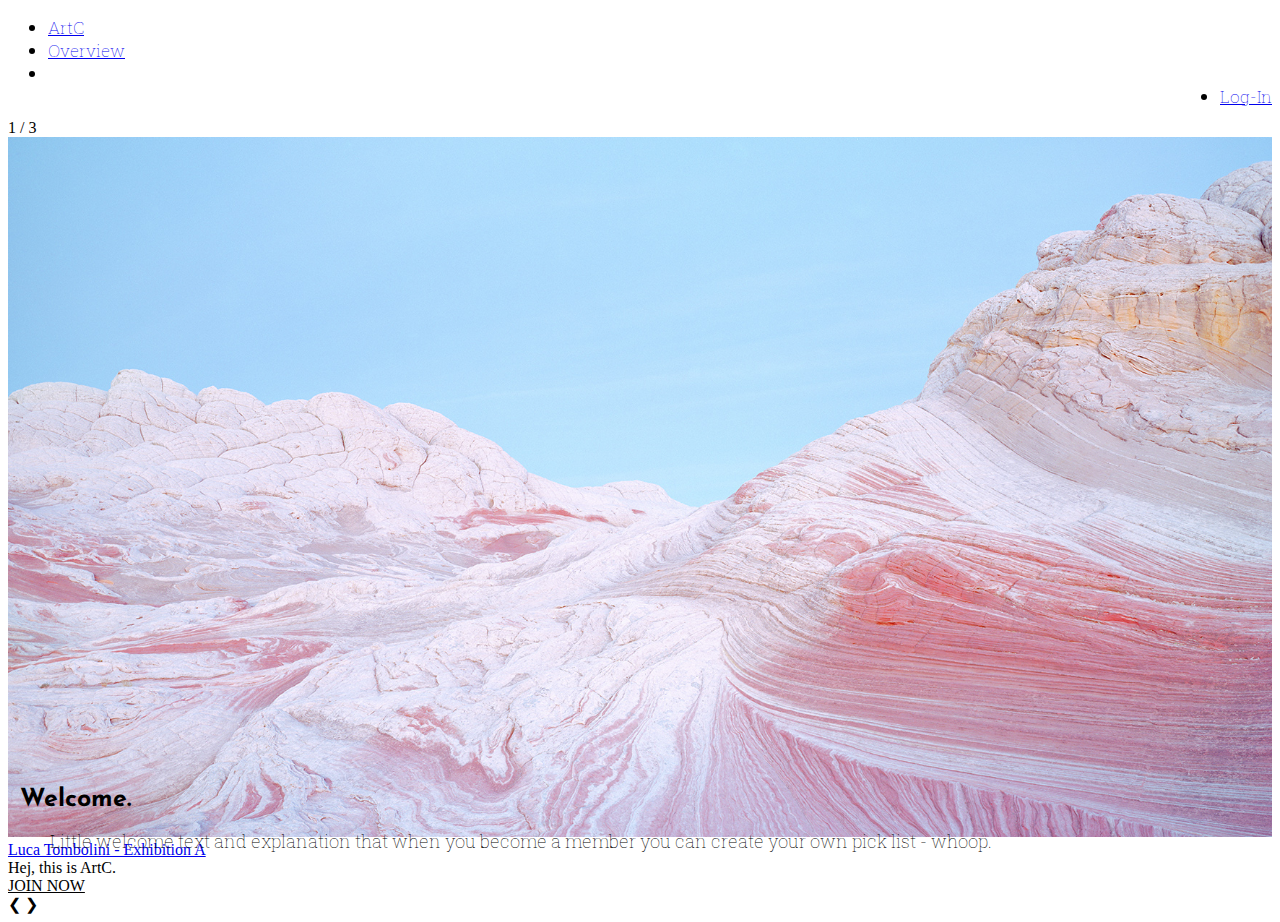
==== index.html @ a29bcb14 "clean up and improved readability" ====
<!DOCTYPE html>
<html lang="en">
<head>
    <meta charset="UTF-8">
    <meta name="viewport" content="width=device-width, initial-scale=1.0">
    <meta http-equiv="X-UA-Compatible" content="ie=edge">

    <!-- links to different css files -->
    <link rel="stylesheet" href="css/headings.css">
    <link rel="stylesheet" href="css/navigation.css">
    <link rel="stylesheet" href="css/slideshow.css">

    <!-- links to fonts -->
    <link href="https://fonts.googleapis.com/css?family=Josefin+Sans|Roboto+Slab:100,300,400" rel="stylesheet">

    <title>Home | ArtC</title>
</head>
<body>

    <!-- navigation bar -->
    <ul>
        <li><a href="index.html">ArtC</a></li>
        <li><a href="html/overview.html">Overview</a></li>
        <li><a id="myPickList" href="html/mypicklist.html">My Picks</a></li>
        <li style="float:right"><a id="logInNav" href="html/login.html">Log-In</a></li>
    </ul>

    <br>
    <!-- slideshow container -->
    <div class="slideshow-container">

        <div class="mySlides fade">
            <div class="numbertext">1 / 3</div>
            <img src="img/img1.jpg" height = 700px width = 100% style="object-fit:cover">
            <div class="text"><a href="html/exhibition1.html">Luca Tombolini - Exhibition A</a></div>
        </div>

        <div class="mySlides fade">
            <div class="numbertext">2 / 3</div>
            <img src="img/img2.jpg" height = 700px width = 100% style="object-fit:cover">
            <div class="text"><a href="html/exhibition2.html">Marcelo Orella - Exhibition B</a></div>
        </div>

        <div class="mySlides fade">
            <div class="numbertext">3 / 3</div>
            <img src="img/img3.jpg" height = 700px width = 100% style="object-fit:cover">
            <div class="text"><a href="html/exhibition2.html">Emilie Jil Peterson - Exhibition C</a></div>
        </div>

        <!-- welcome text -->
        <div class="welcometext">Hej, this is ArtC.</div>

        <!-- join now button -->
        <a href="html/registration.html" style="color:black"><div class="joinnow">JOIN NOW</div></a>

        <!-- next and previous buttons -->
        <a class="prev" onclick="plusSlides(-1)">&#10094;</a>
        <a class="next" onclick="plusSlides(1)">&#10095;</a>

        <!-- dots -->
        <div style="text-align:center">
            <span class="dot" onclick="currentSlide(1)"></span> 
            <span class="dot" onclick="currentSlide(2)"></span> 
            <span class="dot" onclick="currentSlide(3)"></span> 
        </div> 
    
        <!-- js script for slideshow -->
        <script src="js/slideshow.js"></script>
        <!-- flashes, WHY -->
        <script src="js/currentUserFunctions.js"></script>
    </div>
    
    <div>
        <h1 style="position:absolute; top:770px; left:20px">Welcome.</h1>
    </div>
    <div> 
        <p style="position:absolute; top:810px; left:50px; text-align:left">Little welcome text and explanation that when you become a member you can create your own pick list - whoop.</p>
    </div>
</body>
</html>
---- css/headings.css ----
h1 {
    font-size: 25px;
    font-family: 'Josefin Sans', sans-serif;
    color: black;
}

h2 {
    font-size: 25px;
    text-align: left;
    font-family: 'Josefin Sans', sans-serif;
    color: black;
    margin: 60px 0px 0px 0px;
}

h3 {
    font-family: 'Roboto Slab', serif;
    font-weight: 700;
    font-size: 15px; 
}

p {
    font-size: 18px;
    max-width: 90%;
    font-family: 'Roboto Slab', serif;
    font-weight: 100;
    position: relative;
    line-height: 1.5;
}

li {
    font-family: 'Roboto Slab', serif;
    font-weight: 100;
    font-size: 17px; 
}
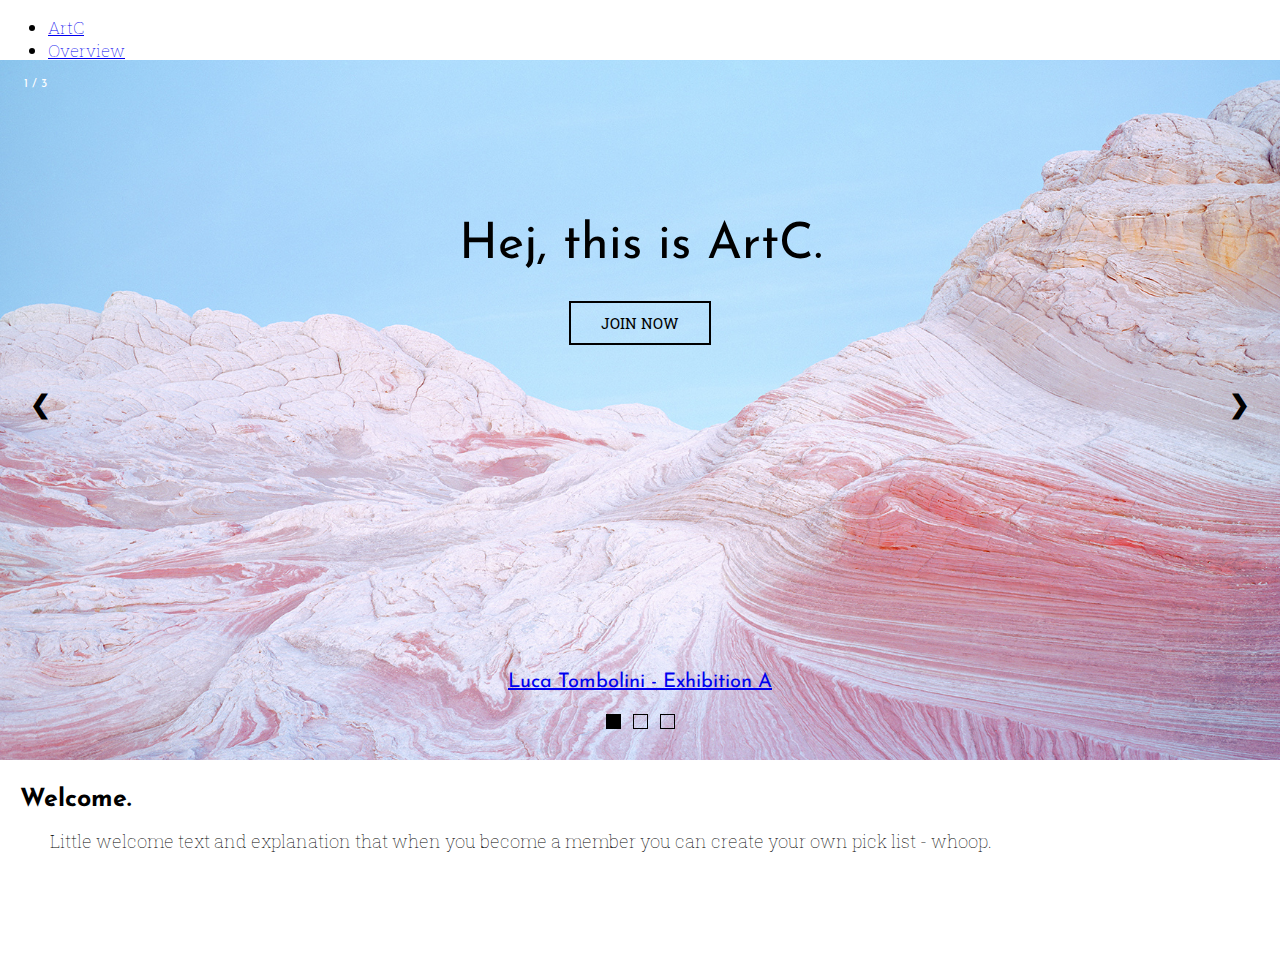
==== commit 11284937: "tried to fix styling" ====
--- a/index.html
+++ b/index.html
@@ -25,7 +25,6 @@
         <li style="float:right"><a id="logInNav" href="html/login.html">Log-In</a></li>
     </ul>
 
-    <br>
     <!-- slideshow container -->
     <div class="slideshow-container">
 
@@ -51,7 +50,7 @@
         <div class="welcometext">Hej, this is ArtC.</div>
 
         <!-- join now button -->
-        <a href="html/registration.html" style="color:black"><div class="joinnow">JOIN NOW</div></a>
+        <div class="centered-button"><a href="html/registration.html" style="color:black"><button class="joinnow">JOIN NOW</button></a></div>
 
         <!-- next and previous buttons -->
         <a class="prev" onclick="plusSlides(-1)">&#10094;</a>
--- a/css/slideshow.css
+++ b/css/slideshow.css
@@ -0,0 +1,145 @@
+* {box-sizing:border-box}
+
+
+
+/* Slideshow container */
+.slideshow-container {
+  width: 100%;
+  height: 100%;
+  object-fit: cover;
+  position: absolute;
+  top: 60px;
+  left: 0px;
+}
+
+.numbertext, .text, .welcometext {
+    font-family: 'Josefin Sans', sans-serif
+}
+
+.slideimg {
+    height: 600px;
+    object-fit: cover
+}
+
+/* Next & previous buttons */
+.prev, .next {
+  cursor: pointer;
+  position: absolute;
+  top: 300px;
+  width: auto;
+  /* margin-top: -30px; */
+  padding: 30px;
+  color: black;
+  background-color: rgba(255, 255, 255, 0);
+  font-family: 'Josefin Sans', sans-serif;
+  font-weight: bold;
+  font-size: 25px;
+  transition: 0.6s ease;
+}
+
+
+/* Position the "next button" to the right */
+.next {
+  right: 0;
+}
+
+/* On hover, add a black background color with a little bit see-through */
+.prev:hover, .next:hover {
+    color: white;
+    background-color: rgba(0, 0, 0, 0);
+    text-decoration: none;
+}
+
+.welcometext {
+    color: #000000;
+    font-size: 50px;
+    position: relative;
+    top: -580px;
+    width: 100%;
+    text-align: center;
+}
+
+.centered-button {
+  text-align: center;
+  position: relative;
+  top: -550px;
+}
+
+button {
+  background-color: transparent;
+  font-family: 'Roboto Slab', serif;
+  font-weight: 400;
+  font-size: 15px;
+  padding: 10px 30px;
+  border-style: solid;
+  border-color: black;
+  border-width: 2px;
+}
+
+
+button:hover {
+  background-color: #000000;
+  color: white;
+  border-color: black;
+  transition: 0.4s;
+}
+
+/* Caption text */
+.text {
+  color: #000000;
+  font-size: 20px;
+  padding: 8px 12px;
+  position: relative;
+  top: -100px;
+  width: 100%;
+  text-align: center;
+}
+
+/* Number text (1/3 etc) */
+.numbertext {
+  color: #FFFFFF;
+  font-size: 12px;
+  padding: 8px 12px;
+  position: absolute;
+  top: 10px;
+  left: 12px;
+}
+
+.dot {
+  cursor: pointer;
+  height: 15px;
+  width: 15px;
+  margin: 4px;
+  background-color: rgb(255, 255, 255, 0);
+  /* makes the objects round */
+  border-radius: 0%;
+  border-style: solid;
+  border-width: 1.5px;
+  border-color: #000000;
+  display: inline-block;
+  position: relative;
+  top: -185px;
+  transition: background-color 0.6s ease;
+}
+
+.active, .dot:hover, .joinnow:hover {
+  background-color: #000000;
+}
+
+/* Fading animation */
+.fade {
+  -webkit-animation-name: fade;
+  -webkit-animation-duration: 1.5s;
+  animation-name: fade;
+  animation-duration: 1.5s;
+}
+
+@-webkit-keyframes fade {
+  from {opacity: .4} 
+  to {opacity: 1}
+}
+
+@keyframes fade {
+  from {opacity: .4} 
+  to {opacity: 1}
+}  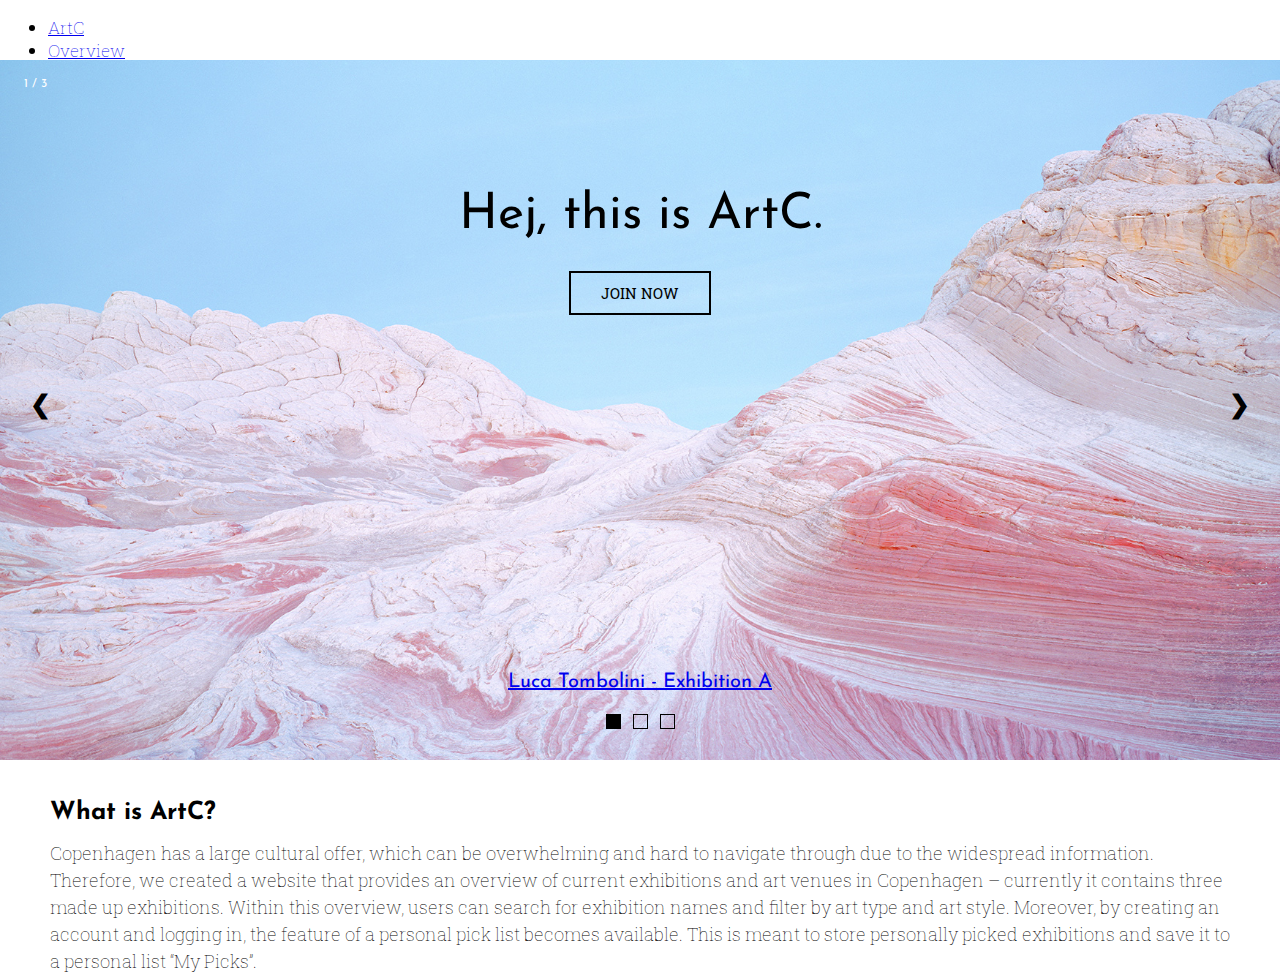
==== commit 5c8b8611: "fixed intro text" ====
--- a/index.html
+++ b/index.html
@@ -70,10 +70,10 @@
     </div>
     
     <div>
-        <h1 style="position:absolute; top:770px; left:20px">Welcome.</h1>
+        <h1 style="position:absolute; top:780px; left:0px; margin: 20px 50px 20px 50px">What is ArtC?</h1>
     </div>
     <div> 
-        <p style="position:absolute; top:810px; left:50px; text-align:left">Little welcome text and explanation that when you become a member you can create your own pick list - whoop.</p>
+        <p style="position:absolute; top:820px; left:0px; text-align:left; margin: 20px 50px 20px 50px">Copenhagen has a large cultural offer, which can be overwhelming and hard to navigate through due to the widespread information. Therefore, we created a website that provides an overview of current exhibitions and art venues in Copenhagen – currently it contains three made up exhibitions. Within this overview, users can search for exhibition names and filter by art type and art style. Moreover, by creating an account and logging in, the feature of a personal pick list becomes available. This is meant to store personally picked exhibitions and save it to a personal list “My Picks”.</p>
     </div>
 </body>
 </html>--- a/css/headings.css
+++ b/css/headings.css
@@ -20,7 +20,7 @@
 
 p {
     font-size: 18px;
-    max-width: 90%;
+    max-width: 100%;
     font-family: 'Roboto Slab', serif;
     font-weight: 100;
     position: relative;
--- a/css/slideshow.css
+++ b/css/slideshow.css
@@ -54,7 +54,7 @@
     color: #000000;
     font-size: 50px;
     position: relative;
-    top: -580px;
+    top: -610px;
     width: 100%;
     text-align: center;
 }
@@ -62,7 +62,7 @@
 .centered-button {
   text-align: center;
   position: relative;
-  top: -550px;
+  top: -580px;
 }
 
 button {
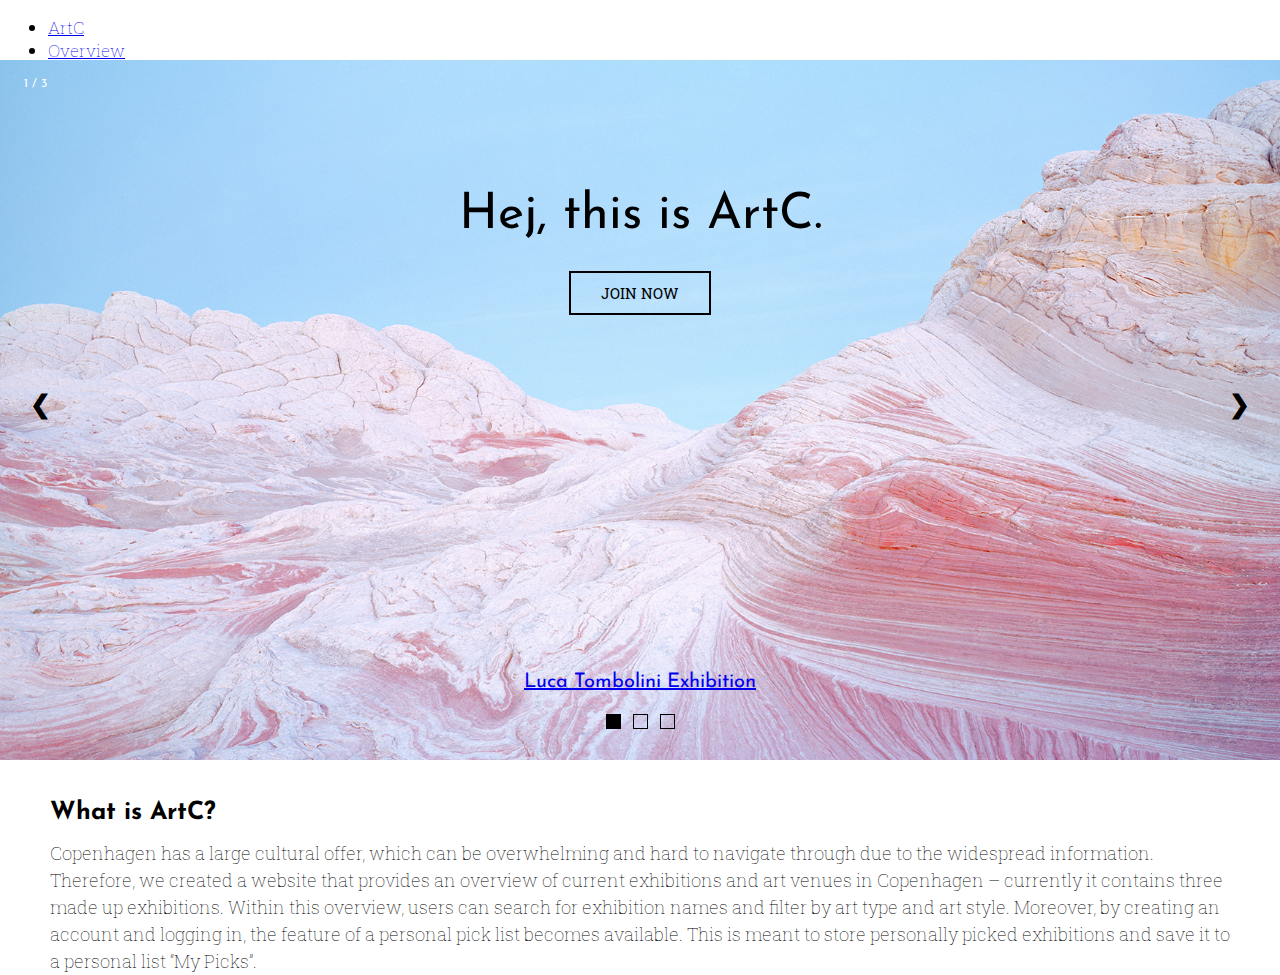
==== commit ad448b05: "updated subpages, links" ====
--- a/index.html
+++ b/index.html
@@ -31,19 +31,19 @@
         <div class="mySlides fade">
             <div class="numbertext">1 / 3</div>
             <img src="img/img1.jpg" height = 700px width = 100% style="object-fit:cover">
-            <div class="text"><a href="html/exhibition1.html">Luca Tombolini - Exhibition A</a></div>
+            <div class="text"><a href="html/exhibition_subpages/E1.html">Luca Tombolini Exhibition</a></div>
         </div>
 
         <div class="mySlides fade">
             <div class="numbertext">2 / 3</div>
             <img src="img/img2.jpg" height = 700px width = 100% style="object-fit:cover">
-            <div class="text"><a href="html/exhibition2.html">Marcelo Orella - Exhibition B</a></div>
+            <div class="text"><a href="html/exhibition_subpages/E2.html">Frida Kahlo Exhibition</a></div>
         </div>
 
         <div class="mySlides fade">
             <div class="numbertext">3 / 3</div>
             <img src="img/img3.jpg" height = 700px width = 100% style="object-fit:cover">
-            <div class="text"><a href="html/exhibition2.html">Emilie Jil Peterson - Exhibition C</a></div>
+            <div class="text"><a href="html/exhibition_subpages/E3.html">Lee Woodman Exhibition</a></div>
         </div>
 
         <!-- welcome text -->
@@ -63,17 +63,19 @@
             <span class="dot" onclick="currentSlide(3)"></span> 
         </div> 
     
-        <!-- js script for slideshow -->
         <script src="js/slideshow.js"></script>
-        <!-- flashes, WHY -->
         <script src="js/currentUserFunctions.js"></script>
     </div>
     
     <div>
-        <h1 style="position:absolute; top:780px; left:0px; margin: 20px 50px 20px 50px">What is ArtC?</h1>
+        <h1 style="position:absolute; top:780px; left:0px; margin: 20px 50px 20px 50px">
+            What is ArtC?
+        </h1>
     </div>
     <div> 
-        <p style="position:absolute; top:820px; left:0px; text-align:left; margin: 20px 50px 20px 50px">Copenhagen has a large cultural offer, which can be overwhelming and hard to navigate through due to the widespread information. Therefore, we created a website that provides an overview of current exhibitions and art venues in Copenhagen – currently it contains three made up exhibitions. Within this overview, users can search for exhibition names and filter by art type and art style. Moreover, by creating an account and logging in, the feature of a personal pick list becomes available. This is meant to store personally picked exhibitions and save it to a personal list “My Picks”.</p>
+        <p style="position:absolute; top:820px; left:0px; text-align:left; margin: 20px 50px 20px 50px">
+            Copenhagen has a large cultural offer, which can be overwhelming and hard to navigate through due to the widespread information. Therefore, we created a website that provides an overview of current exhibitions and art venues in Copenhagen – currently it contains three made up exhibitions. Within this overview, users can search for exhibition names and filter by art type and art style. Moreover, by creating an account and logging in, the feature of a personal pick list becomes available. This is meant to store personally picked exhibitions and save it to a personal list “My Picks”.
+        </p>
     </div>
 </body>
 </html>--- a/css/headings.css
+++ b/css/headings.css
@@ -20,7 +20,7 @@
 
 p {
     font-size: 18px;
-    max-width: 100%;
+    max-width: 1320px;
     font-family: 'Roboto Slab', serif;
     font-weight: 100;
     position: relative;
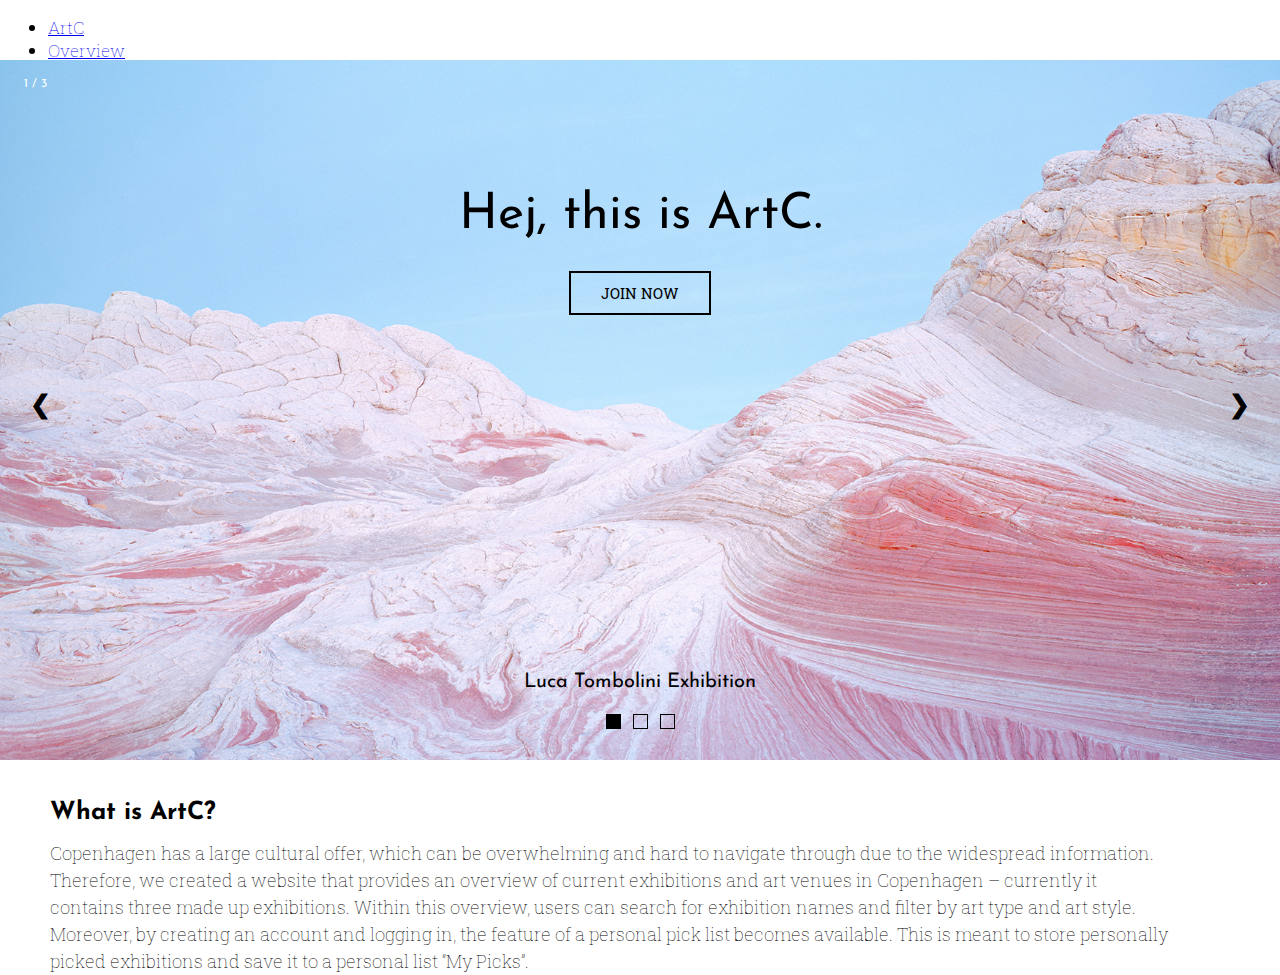
==== commit 4ca14b2b: "removed subpages" ====
--- a/index.html
+++ b/index.html
@@ -31,19 +31,19 @@
         <div class="mySlides fade">
             <div class="numbertext">1 / 3</div>
             <img src="img/img1.jpg" height = 700px width = 100% style="object-fit:cover">
-            <div class="text"><a href="html/exhibition_subpages/E1.html">Luca Tombolini Exhibition</a></div>
+            <div class="text">Luca Tombolini Exhibition</div>
         </div>
 
         <div class="mySlides fade">
             <div class="numbertext">2 / 3</div>
             <img src="img/img2.jpg" height = 700px width = 100% style="object-fit:cover">
-            <div class="text"><a href="html/exhibition_subpages/E2.html">Frida Kahlo Exhibition</a></div>
+            <div class="text">Frida Kahlo Exhibition</div>
         </div>
 
         <div class="mySlides fade">
             <div class="numbertext">3 / 3</div>
             <img src="img/img3.jpg" height = 700px width = 100% style="object-fit:cover">
-            <div class="text"><a href="html/exhibition_subpages/E3.html">Lee Woodman Exhibition</a></div>
+            <div class="text">Lee Woodman Exhibition</div>
         </div>
 
         <!-- welcome text -->
--- a/css/headings.css
+++ b/css/headings.css
@@ -20,7 +20,7 @@
 
 p {
     font-size: 18px;
-    max-width: 1320px;
+    max-width: 90%;
     font-family: 'Roboto Slab', serif;
     font-weight: 100;
     position: relative;
